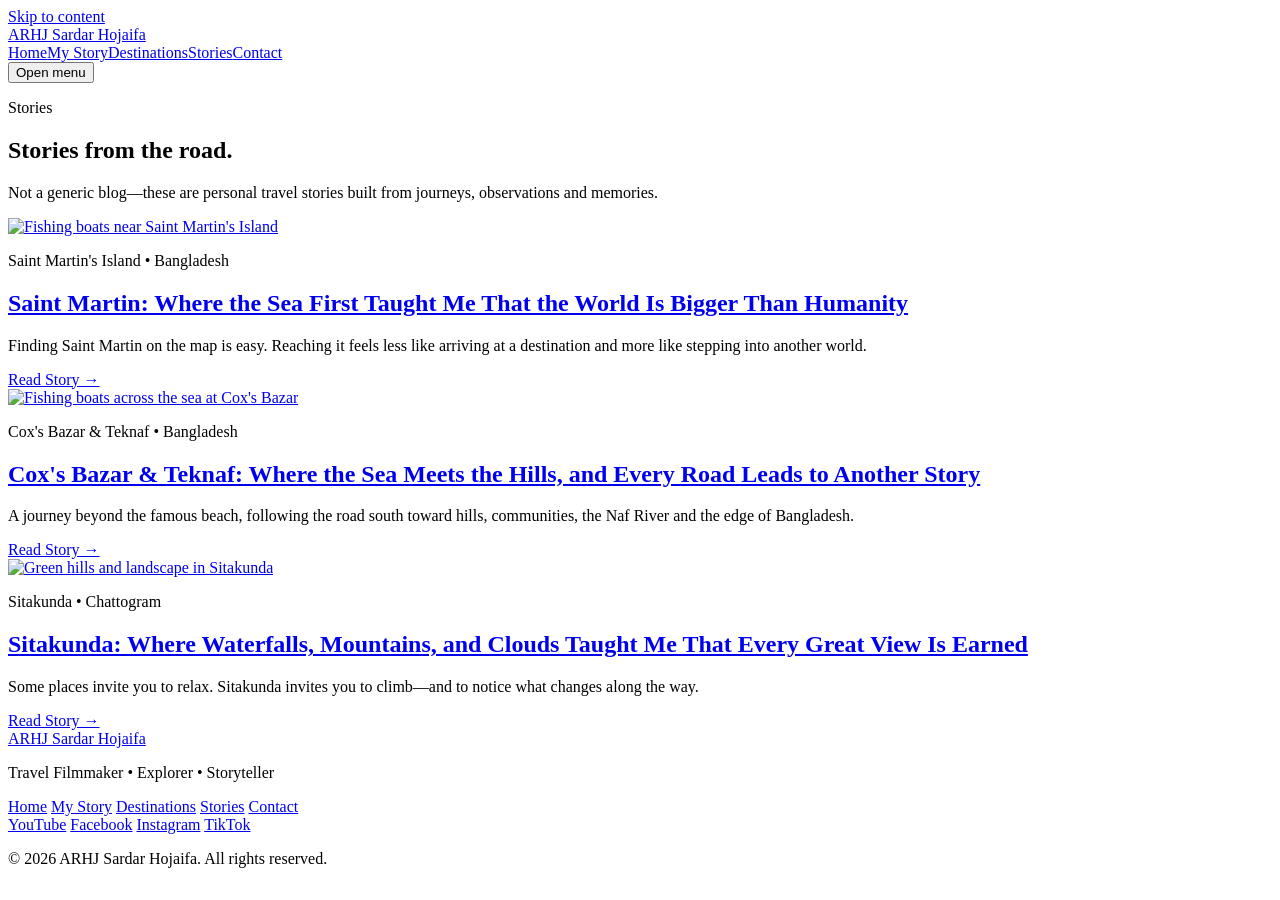
==== blog.html @ fae01342 "Add files via upload" ====
<!doctype html>
<html lang="en"><head><meta charset="utf-8"><meta name="viewport" content="width=device-width,initial-scale=1">
<meta http-equiv="refresh" content="0; url=stories.html">
<link rel="canonical" href="https://arhjsardarhojaifa.github.io/portfolio/stories.html">
<title>Stories — ARHJ Sardar Hojaifa</title></head>
<body><p>This page has moved. <a href="stories.html">Continue</a>.</p></body></html>
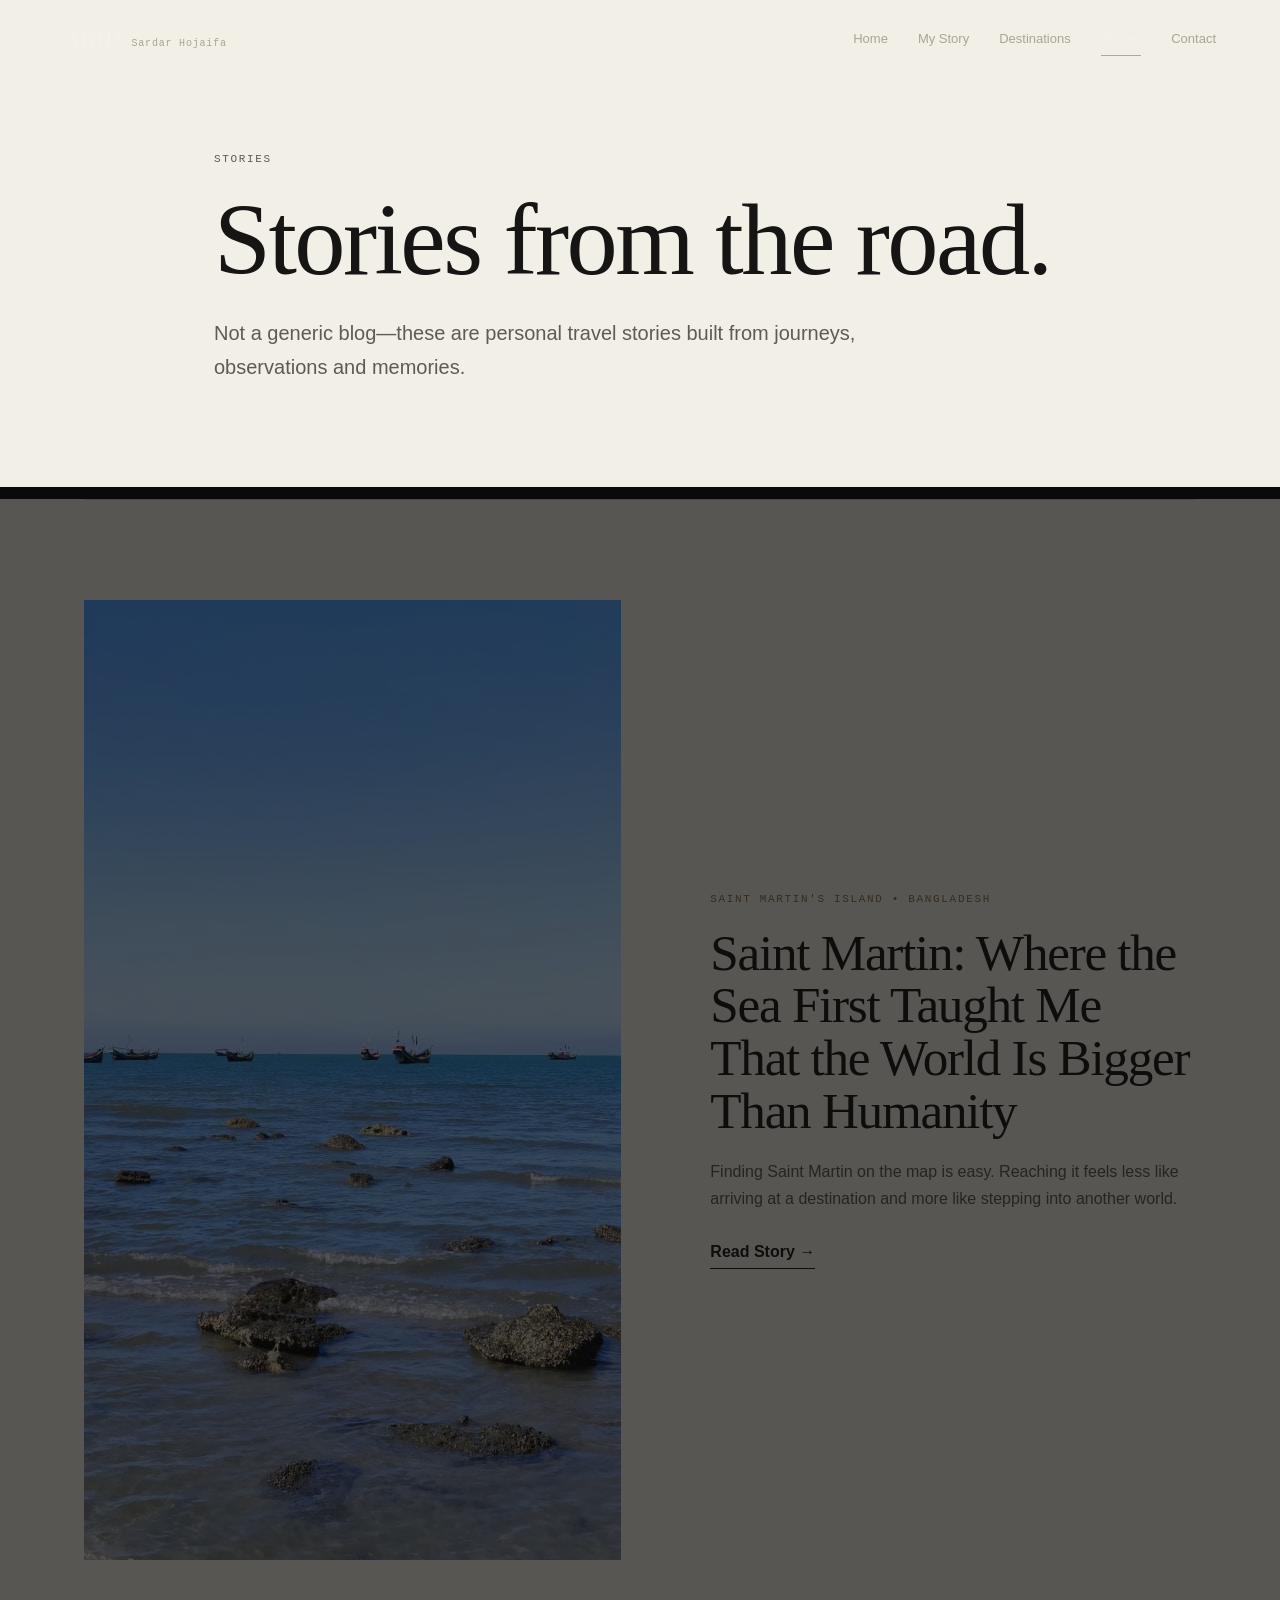
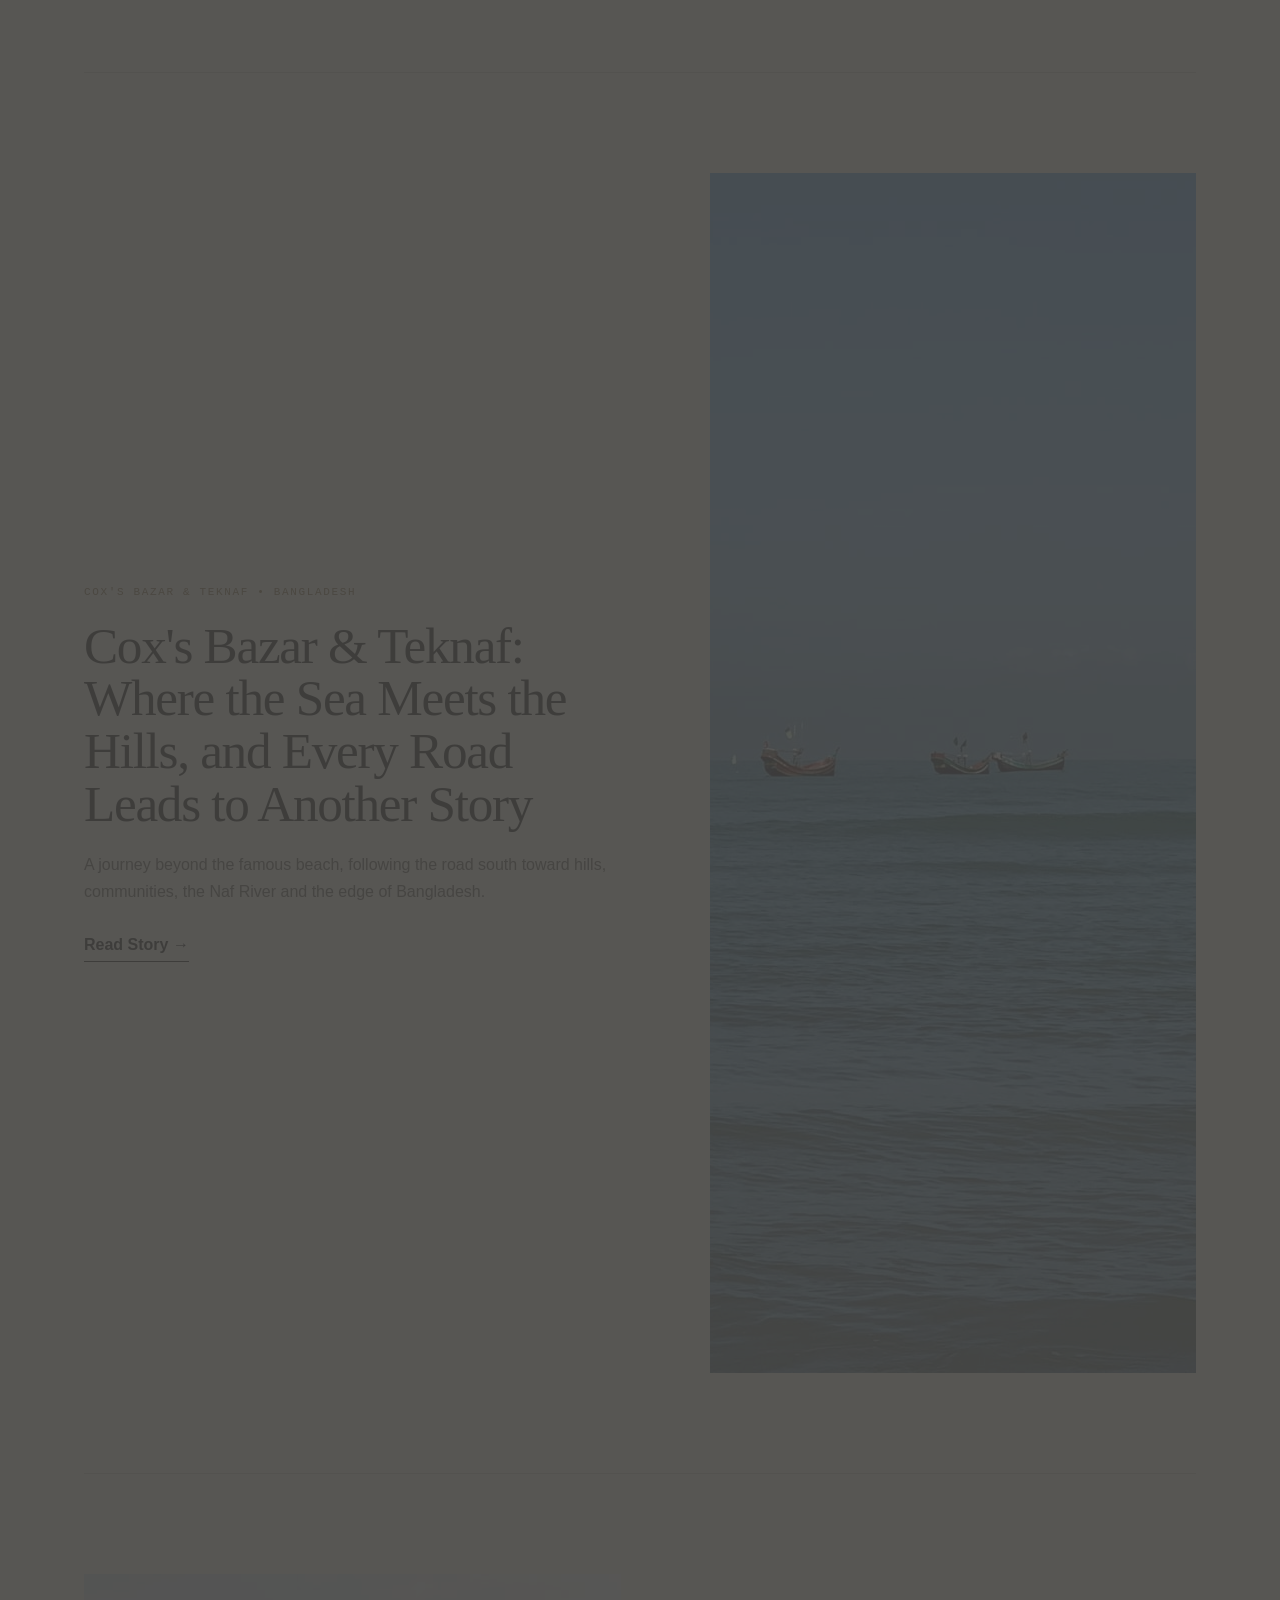
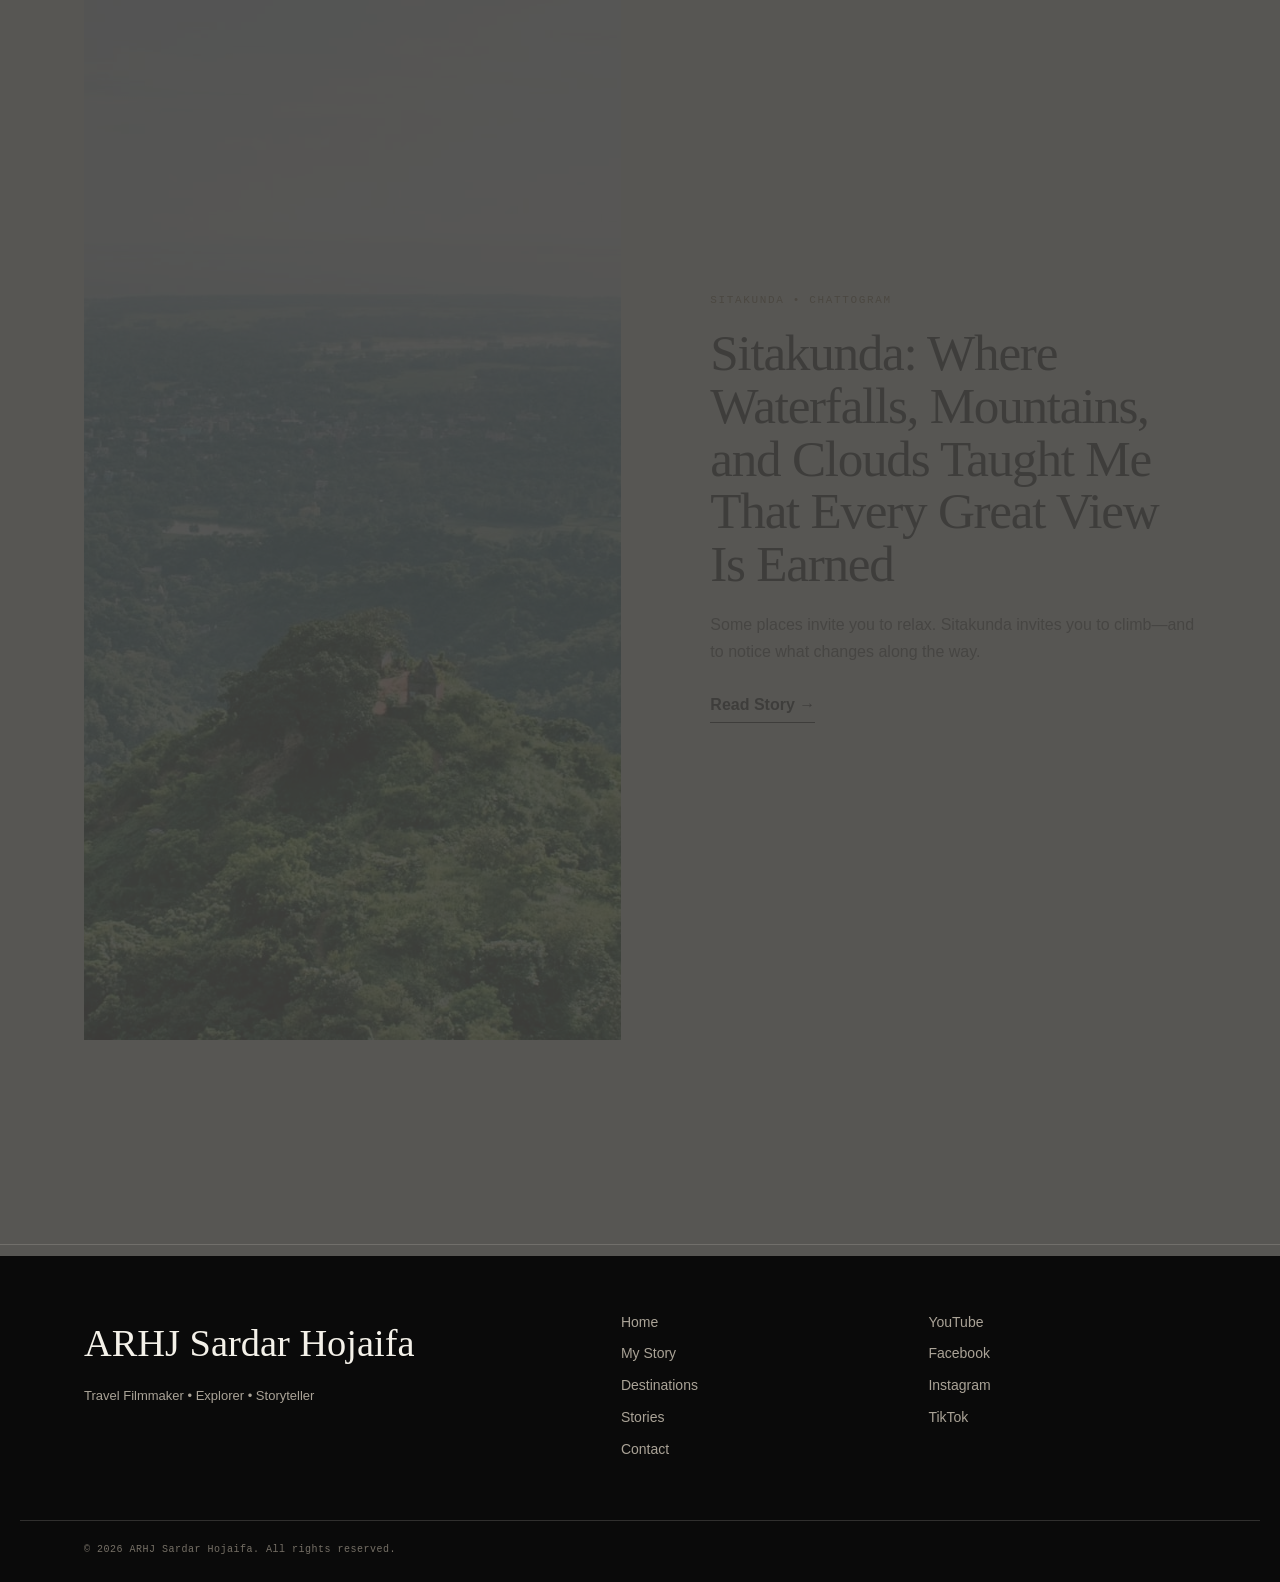
==== commit 90e9dbb2: "Update blog.html" ====
--- a/blog.html
+++ b/blog.html
@@ -2,5 +2,6 @@
 <html lang="en"><head><meta charset="utf-8"><meta name="viewport" content="width=device-width,initial-scale=1">
 <meta http-equiv="refresh" content="0; url=stories.html">
 <link rel="canonical" href="https://arhjsardarhojaifa.github.io/portfolio/stories.html">
-<title>Stories — ARHJ Sardar Hojaifa</title></head>
-<body><p>This page has moved. <a href="stories.html">Continue</a>.</p></body></html>+<title>Stories — ARHJ Sardar Hojaifa</title><meta name="robots" content="noindex,follow">
+</head>
+<body><p>This page has moved. <a href="stories.html">Continue</a>.</p></body></html>
